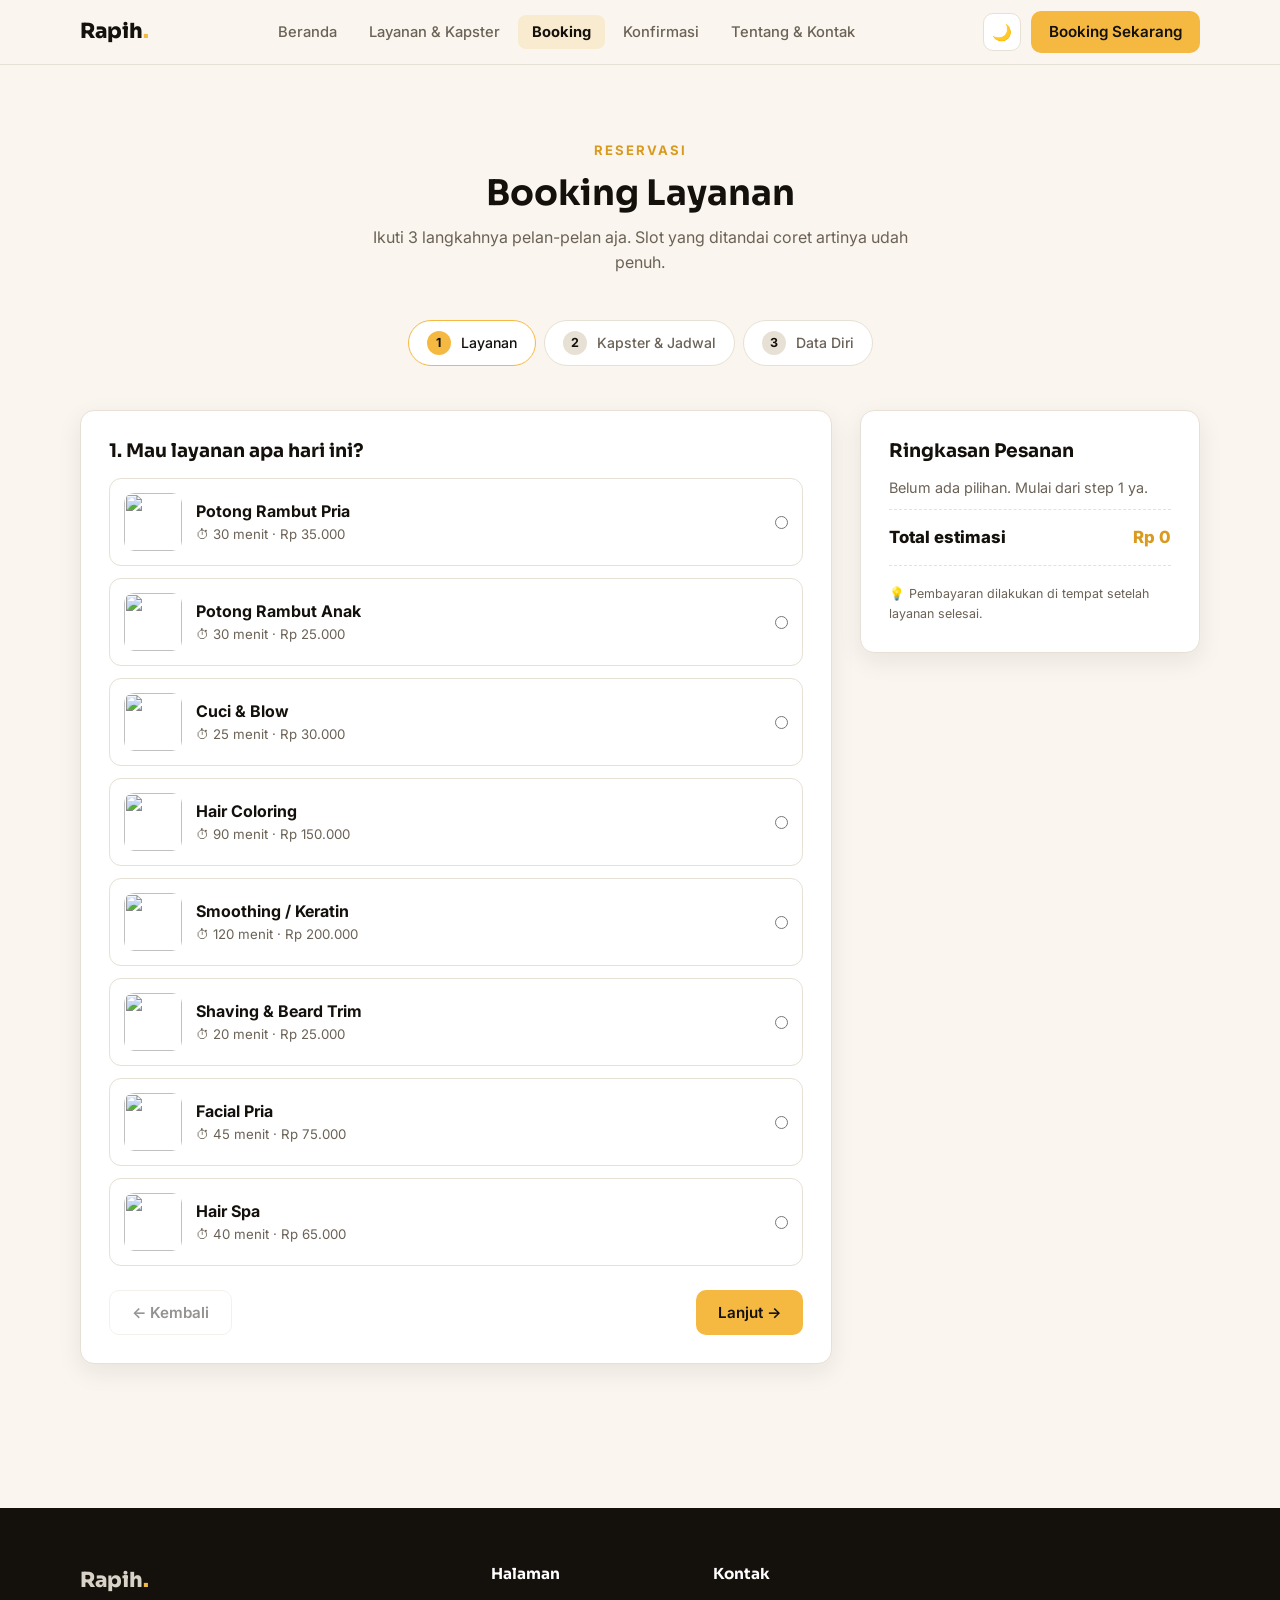
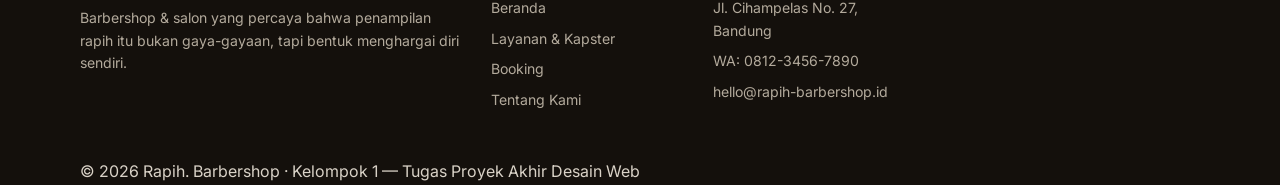
==== booking.html @ e791ce43 "feat: tambah tentang.html dan perbarui file proyek" ====
<!DOCTYPE html>
<html lang="id">
<head>
  <meta charset="UTF-8">
  <meta name="viewport" content="width=device-width, initial-scale=1.0">
  <title>Booking — Rapih. Barbershop</title>
  <link rel="preconnect" href="https://fonts.googleapis.com">
  <link rel="preconnect" href="https://fonts.gstatic.com" crossorigin>
  <link href="https://fonts.googleapis.com/css2?family=Sora:wght@600;700;800&family=Inter:wght@400;500;600;700&display=swap" rel="stylesheet">
  <link rel="stylesheet" href="css/style.css">
</head>
<body>

  <nav class="navbar">
    <div class="container nav-inner">
      <a href="index.html" class="logo">Rapih<span>.</span></a>
      <ul class="nav-menu" id="navMenu">
        <li><a href="index.html">Beranda</a></li>
        <li><a href="layanan.html">Layanan & Kapster</a></li>
        <li><a href="booking.html">Booking</a></li>
        <li><a href="konfirmasi.html">Konfirmasi</a></li>
        <li><a href="tentang.html">Tentang & Kontak</a></li>
      </ul>
      <div class="nav-aksi">
        <button id="btnMode" title="Ganti mode terang/gelap"><span id="iconMode">🌙</span></button>
        <a href="booking.html" class="btn btn-utama" style="padding:9px 18px;">Booking Sekarang</a>
        <button id="btnHamburger" title="Menu">☰</button>
      </div>
    </div>
  </nav>

  <section>
    <div class="container">
      <div class="section-head">
        <span class="label">Reservasi</span>
        <h2>Booking Layanan</h2>
        <p>Ikuti 3 langkahnya pelan-pelan aja. Slot yang ditandai coret artinya udah penuh.</p>
      </div>

      <!-- stepper langkah -->
      <div class="stepper" id="stepper">
        <div class="step aktif" data-step="1"><span class="no">1</span> Layanan</div>
        <div class="step" data-step="2"><span class="no">2</span> Kapster & Jadwal</div>
        <div class="step" data-step="3"><span class="no">3</span> Data Diri</div>
      </div>

      <div class="booking-grid">
        <!-- kolom kiri: isi tiap step -->
        <div class="panel">

          <!-- STEP 1: pilih layanan -->
          <div class="step-isi" id="step1">
            <h3 style="margin-bottom:16px;">1. Mau layanan apa hari ini?</h3>
            <div id="pilihLayanan" style="display:grid; gap:12px;"></div>
          </div>

          <!-- STEP 2: pilih kapster + tanggal + slot -->
          <div class="step-isi" id="step2" style="display:none;">
            <h3 style="margin-bottom:16px;">2. Pilih kapster</h3>
            <div id="pilihStylist" style="display:grid; grid-template-columns:repeat(2,1fr); gap:12px; margin-bottom:26px;"></div>

            <h3 style="margin-bottom:8px;">3. Pilih tanggal & jam</h3>
            <div class="form-group" style="max-width:280px;">
              <label for="tglBooking">Tanggal kunjungan</label>
              <input type="date" id="tglBooking">
              <small id="infoHari" style="display:block; margin-top:6px;"></small>
            </div>
            <div id="slotWrap">
              <p style="color:var(--abu); font-size:0.9rem;">Pilih tanggal dulu untuk melihat slot yang tersedia.</p>
            </div>
          </div>

          <!-- STEP 3: data diri -->
          <div class="step-isi" id="step3" style="display:none;">
            <h3 style="margin-bottom:16px;">4. Data buat konfirmasi reservasi</h3>
            <div class="form-2">
              <div class="form-group">
                <label for="nama">Nama lengkap *</label>
                <input type="text" id="nama" placeholder="cth: Bima Saputra">
                <div class="error-msg" id="errNama">Namanya diisi dulu ya (min. 3 huruf)</div>
              </div>
              <div class="form-group">
                <label for="telp">No. WhatsApp *</label>
                <input type="tel" id="telp" placeholder="cth: 0812xxxxxxxx">
                <div class="error-msg" id="errTelp">Format nomor nggak valid (10-13 digit)</div>
              </div>
            </div>
            <div class="form-group">
              <label for="catatan">Catatan untuk kapster (opsional)</label>
              <textarea id="catatan" rows="3" placeholder="cth: potong rapi pinggiran, atasnya tetep panjang"></textarea>
            </div>
            <div class="form-group">
              <label style="display:flex; gap:10px; align-items:flex-start; font-weight:400; font-size:0.88rem; cursor:pointer;">
                <input type="checkbox" id="setuju" style="width:auto; margin-top:4px;">
                <span>Saya datang maksimal 10 menit setelah jadwal booking. Kalau telat lebih, slot bisa di-skip ke pelanggan berikutnya. *</span>
              </label>
              <div class="error-msg" id="errSetuju">Centang dulu pernyataannya ya</div>
            </div>
            <button class="btn btn-utama" id="btnSubmit" style="width:100%;">Kunci Jadwal & Dapatkan Kode →</button>
          </div>

          <!-- tombol navigasi step -->
          <div style="display:flex; justify-content:space-between; margin-top:24px;">
            <button class="btn btn-outline" id="btnPrev" disabled>← Kembali</button>
            <button class="btn btn-utama" id="btnNext">Lanjut →</button>
          </div>
        </div>

        <!-- kolom kanan: ringkasan pesanan (kayak cart) -->
        <aside class="panel" id="ringkasanPanel">
          <h3 style="margin-bottom:14px;">Ringkasan Pesanan</h3>
          <div id="isiRingkasan">
            <p style="color:var(--abu); font-size:0.9rem;">Belum ada pilihan. Mulai dari step 1 ya.</p>
          </div>
          <div class="ringkasan-item total" style="margin-top:10px;">
            <span>Total estimasi</span>
            <span class="nilai" id="totalHarga">Rp 0</span>
          </div>
          <p style="font-size:0.78rem; color:var(--abu); margin-top:14px;">
            💡 Pembayaran dilakukan di tempat setelah layanan selesai.
          </p>
        </aside>
      </div>
    </div>
  </section>

  <footer>
    <div class="container">
      <div class="footer-grid">
        <div>
          <a href="index.html" class="logo">Rapih<span>.</span></a>
          <p style="margin-top:10px;">Barbershop & salon yang percaya bahwa penampilan rapih itu bukan gaya-gayaan, tapi bentuk menghargai diri sendiri.</p>
        </div>
        <div>
          <h4>Halaman</h4>
          <ul>
            <li><a href="index.html">Beranda</a></li>
            <li><a href="layanan.html">Layanan & Kapster</a></li>
            <li><a href="booking.html">Booking</a></li>
            <li><a href="tentang.html">Tentang Kami</a></li>
          </ul>
        </div>
        <div>
          <h4>Kontak</h4>
          <ul>
            <li>Jl. Cihampelas No. 27, Bandung</li>
            <li>WA: 0812-3456-7890</li>
            <li>hello@rapih-barbershop.id</li>
          </ul>
        </div>
      </div>
      <div class="copyright">© 2026 Rapih. Barbershop · Kelompok 1 — Tugas Proyek Akhir Desain Web</div>
    </div>
  </footer>

  <!-- modal sukses booking -->
  <div class="modal-overlay" id="modalSukses">
    <div class="modal-box">
      <button class="modal-tutup" data-tutup="modalSukses">✕</button>
      <div style="text-align:center;">
        <div style="font-size:2.6rem;">🎉</div>
        <h3 style="margin:10px 0 8px;">Jadwal Berhasil Dikunci!</h3>
        <p style="color:var(--abu); font-size:0.92rem; margin-bottom:18px;">
          Kode reservasi kamu sudah dibuat. Simpan baik-baik dan tunjukkan ke kasir waktu datang.
        </p>
        <a href="konfirmasi.html" class="btn btn-utama" style="width:100%;">Lihat Halaman Konfirmasi →</a>
      </div>
    </div>
  </div>

  <script src="js/data.js"></script>
  <script src="js/main.js"></script>
  <script src="js/booking.js"></script>
</body>
</html>
---- css/style.css ----
/* ============================================================
   Rapih. Barbershop - style utama
   dikerjain bareng kelompok, tolong jangan dihapus komennya
   ============================================================ */

/* variabel warna, ganti-ganti warna disini kalo mau eksperimen */
:root {
  --kuning: #f5b942;
  --kuning-tua: #d99a1f;
  --gelap: #14100c;
  --abu: #6b6257;
  --krem: #faf6ef;
  --putih: #ffffff;
  --border: #e7e0d4;
  --shadow: 0 8px 24px rgba(20, 16, 12, 0.08);
  --radius: 14px;
  --font-judul: "Sora", sans-serif;
  --font-isi: "Inter", sans-serif;
}

/* mode gelap, togglenya di js/main.js */
body.dark {
  --krem: #171310;
  --putih: #1f1a15;
  --gelap: #f3ede4;
  --abu: #a89c8c;
  --border: #2e2822;
  --shadow: 0 8px 24px rgba(0, 0, 0, 0.45);
}

* {
  margin: 0;
  padding: 0;
  box-sizing: border-box;
}

html {
  scroll-behavior: smooth;
}

body {
  font-family: var(--font-isi);
  background: var(--krem);
  color: var(--gelap);
  line-height: 1.6;
  transition: background 0.3s ease, color 0.3s ease;
}

h1, h2, h3, h4 {
  font-family: var(--font-judul);
  line-height: 1.25;
}

img {
  max-width: 100%;
  display: block;
}

a {
  color: inherit;
  text-decoration: none;
}

.container {
  width: min(1120px, 92%);
  margin: 0 auto;
}

/* ---------- navbar ---------- */
.navbar {
  position: sticky;
  top: 0;
  z-index: 100;
  background: var(--krem);
  border-bottom: 1px solid var(--border);
  transition: background 0.3s ease;
}

.nav-inner {
  display: flex;
  align-items: center;
  justify-content: space-between;
  height: 64px;
}

.logo {
  font-family: var(--font-judul);
  font-weight: 800;
  font-size: 1.3rem;
}

.logo span {
  color: var(--kuning);
}

.nav-menu {
  display: flex;
  gap: 4px;
  list-style: none;
}

.nav-menu a {
  padding: 8px 14px;
  border-radius: 8px;
  font-size: 0.92rem;
  font-weight: 500;
  color: var(--abu);
  transition: all 0.2s;
}

.nav-menu a:hover {
  color: var(--gelap);
  background: rgba(245, 185, 66, 0.12);
}

/* penanda halaman yang lagi dibuka */
.nav-menu a.aktif {
  color: var(--gelap);
  font-weight: 700;
  background: rgba(245, 185, 66, 0.18);
}

.nav-aksi {
  display: flex;
  align-items: center;
  gap: 10px;
}

/* tombol dark mode, ikonnya ganti lewat js */
#btnMode {
  width: 38px;
  height: 38px;
  border-radius: 10px;
  border: 1px solid var(--border);
  background: var(--putih);
  cursor: pointer;
  font-size: 1rem;
  display: grid;
  place-items: center;
  transition: transform 0.2s;
}

#btnMode:hover {
  transform: rotate(-15deg);
}

#btnHamburger {
  display: none;
  width: 38px;
  height: 38px;
  border-radius: 10px;
  border: 1px solid var(--border);
  background: var(--putih);
  cursor: pointer;
  font-size: 1.1rem;
}

/* ---------- tombol ---------- */
.btn {
  display: inline-block;
  padding: 12px 22px;
  border-radius: 10px;
  font-weight: 600;
  font-size: 0.95rem;
  border: none;
  cursor: pointer;
  transition: all 0.2s;
  font-family: var(--font-isi);
}

.btn-utama {
  background: var(--kuning);
  color: #14100c;
}

.btn-utama:hover {
  background: var(--kuning-tua);
  transform: translateY(-2px);
  box-shadow: 0 6px 16px rgba(245, 185, 66, 0.4);
}

.btn-outline {
  background: transparent;
  border: 1.5px solid var(--border);
  color: var(--gelap);
}

.btn-outline:hover {
  border-color: var(--kuning);
  background: rgba(245, 185, 66, 0.1);
}

.btn:disabled {
  opacity: 0.45;
  cursor: not-allowed;
  transform: none !important;
}

/* ---------- hero ---------- */
.hero {
  padding: 80px 0 90px;
  background:
    radial-gradient(circle at 85% 20%, rgba(245, 185, 66, 0.14), transparent 45%),
    radial-gradient(circle at 10% 80%, rgba(245, 185, 66, 0.08), transparent 40%);
}

.hero-grid {
  display: grid;
  grid-template-columns: 1.1fr 0.9fr;
  gap: 48px;
  align-items: center;
}

.badge {
  display: inline-block;
  padding: 6px 14px;
  background: rgba(245, 185, 66, 0.18);
  color: var(--kuning-tua);
  border-radius: 999px;
  font-size: 0.82rem;
  font-weight: 600;
  margin-bottom: 18px;
}

.hero h1 {
  font-size: clamp(2.2rem, 5vw, 3.4rem);
  font-weight: 800;
  margin-bottom: 16px;
}

.hero h1 em {
  font-style: normal;
  color: var(--kuning-tua);
  position: relative;
}

/* garis coretan kuning di bawah kata, biar ada kesan hand-made */
.hero h1 em::after {
  content: "";
  position: absolute;
  left: 0;
  bottom: 4px;
  width: 100%;
  height: 8px;
  background: rgba(245, 185, 66, 0.35);
  z-index: -1;
  border-radius: 4px;
}

.hero p {
  color: var(--abu);
  font-size: 1.05rem;
  max-width: 480px;
  margin-bottom: 28px;
}

.hero-cta {
  display: flex;
  gap: 14px;
  flex-wrap: wrap;
}

.hero-foto {
  position: relative;
}

.hero-foto img {
  border-radius: 20px;
  box-shadow: var(--shadow);
  aspect-ratio: 4 / 3;
  object-fit: cover;
}

/* kartu kecil melayang di foto hero */
.kartu-melayang {
  position: absolute;
  bottom: -20px;
  left: -18px;
  background: var(--putih);
  border: 1px solid var(--border);
  border-radius: var(--radius);
  padding: 14px 18px;
  box-shadow: var(--shadow);
  display: flex;
  align-items: center;
  gap: 12px;
  animation: apung 3.5s ease-in-out infinite;
}

@keyframes apung {
  0%, 100% { transform: translateY(0); }
  50% { transform: translateY(-8px); }
}

.kartu-melayang .angka {
  font-family: var(--font-judul);
  font-weight: 800;
  font-size: 1.4rem;
  color: var(--kuning-tua);
}

/* ---------- section umum ---------- */
section {
  padding: 72px 0;
}

.section-head {
  text-align: center;
  max-width: 560px;
  margin: 0 auto 44px;
}

.section-head .label {
  color: var(--kuning-tua);
  font-weight: 700;
  font-size: 0.82rem;
  letter-spacing: 2px;
  text-transform: uppercase;
}

.section-head h2 {
  font-size: clamp(1.6rem, 3.4vw, 2.2rem);
  margin: 8px 0 10px;
}

.section-head p {
  color: var(--abu);
}

/* ---------- kartu fitur di beranda ---------- */
.grid-3 {
  display: grid;
  grid-template-columns: repeat(3, 1fr);
  gap: 22px;
}

.kartu-fitur {
  background: var(--putih);
  border: 1px solid var(--border);
  border-radius: var(--radius);
  padding: 26px;
  box-shadow: var(--shadow);
  transition: transform 0.25s, border-color 0.25s;
}

.kartu-fitur:hover {
  transform: translateY(-6px);
  border-color: var(--kuning);
}

.kartu-fitur .ikon {
  width: 48px;
  height: 48px;
  border-radius: 12px;
  background: rgba(245, 185, 66, 0.18);
  display: grid;
  place-items: center;
  font-size: 1.3rem;
  margin-bottom: 16px;
}

.kartu-fitur h3 {
  font-size: 1.05rem;
  margin-bottom: 8px;
}

.kartu-fitur p {
  color: var(--abu);
  font-size: 0.92rem;
}

/* ---------- pratinjau layanan beranda ---------- */
.kartu-layanan {
  background: var(--putih);
  border: 1px solid var(--border);
  border-radius: var(--radius);
  overflow: hidden;
  box-shadow: var(--shadow);
  transition: transform 0.25s, box-shadow 0.25s;
  display: flex;
  flex-direction: column;
}

.kartu-layanan:hover {
  transform: translateY(-6px);
  box-shadow: 0 14px 32px rgba(20, 16, 12, 0.14);
}

.kartu-layanan .foto {
  position: relative;
}

.kartu-layanan .foto img {
  aspect-ratio: 16 / 10;
  object-fit: cover;
  width: 100%;
}

.harga {
  position: absolute;
  bottom: 10px;
  right: 10px;
  background: var(--kuning);
  color: #14100c;
  font-weight: 700;
  padding: 4px 12px;
  border-radius: 999px;
  font-size: 0.85rem;
}

.isi-layanan {
  padding: 18px 20px 22px;
  flex: 1;
  display: flex;
  flex-direction: column;
}

.isi-layanan h3 {
  font-size: 1.05rem;
  margin-bottom: 6px;
}

.isi-layanan p {
  color: var(--abu);
  font-size: 0.88rem;
  flex: 1;
}

.meta-layanan {
  display: flex;
  justify-content: space-between;
  align-items: center;
  margin-top: 14px;
  font-size: 0.85rem;
  color: var(--abu);
}

/* ---------- filter chip ---------- */
.chips {
  display: flex;
  gap: 10px;
  flex-wrap: wrap;
  justify-content: center;
  margin-bottom: 36px;
}

.chip {
  padding: 8px 18px;
  border-radius: 999px;
  border: 1.5px solid var(--border);
  background: var(--putih);
  color: var(--abu);
  cursor: pointer;
  font-size: 0.88rem;
  font-weight: 500;
  font-family: var(--font-isi);
  transition: all 0.2s;
}

.chip:hover {
  border-color: var(--kuning);
  color: var(--gelap);
}

.chip.aktif {
  background: var(--gelap);
  color: var(--kuning);
  border-color: var(--gelap);
}

/* animasi kartu pas difilter (dipanggil dari js) */
.kartu-layanan.muncul {
  animation: pop 0.35s ease both;
}

@keyframes pop {
  from { opacity: 0; transform: scale(0.94) translateY(8px); }
  to { opacity: 1; transform: scale(1) translateY(0); }
}

/* ---------- kartu stylist ---------- */
.kartu-stylist {
  background: var(--putih);
  border: 1px solid var(--border);
  border-radius: var(--radius);
  overflow: hidden;
  text-align: center;
  box-shadow: var(--shadow);
  transition: transform 0.25s;
}

.kartu-stylist:hover {
  transform: translateY(-6px);
}

.kartu-stylist img {
  aspect-ratio: 1 / 1;
  object-fit: cover;
  width: 100%;
}

.kartu-stylist .bio {
  padding: 16px 14px 20px;
}

.kartu-stylist h3 {
  font-size: 1rem;
}

.kartu-stylist .role {
  color: var(--kuning-tua);
  font-size: 0.82rem;
  font-weight: 600;
}

.kartu-stylist p {
  color: var(--abu);
  font-size: 0.85rem;
  margin: 8px 0 12px;
}

.bintang {
  color: var(--kuning);
  font-size: 0.85rem;
  letter-spacing: 1px;
}

/* ---------- halaman booking ---------- */
.stepper {
  display: flex;
  justify-content: center;
  gap: 8px;
  margin-bottom: 44px;
  flex-wrap: wrap;
}

.step {
  display: flex;
  align-items: center;
  gap: 10px;
  padding: 10px 18px;
  border-radius: 999px;
  border: 1.5px solid var(--border);
  color: var(--abu);
  font-size: 0.88rem;
  font-weight: 500;
  background: var(--putih);
}

.step .no {
  width: 24px;
  height: 24px;
  border-radius: 50%;
  background: var(--border);
  color: var(--gelap);
  display: grid;
  place-items: center;
  font-size: 0.78rem;
  font-weight: 700;
}

.step.aktif {
  border-color: var(--kuning);
  color: var(--gelap);
}

.step.aktif .no {
  background: var(--kuning);
}

.step.selesai .no {
  background: #3fae5a;
  color: #fff;
}

.step.selesai {
  color: var(--gelap);
}

.booking-grid {
  display: grid;
  grid-template-columns: 1fr 340px;
  gap: 28px;
  align-items: start;
}

.panel {
  background: var(--putih);
  border: 1px solid var(--border);
  border-radius: var(--radius);
  padding: 28px;
  box-shadow: var(--shadow);
}

/* slot waktu */
.slot-grid {
  display: grid;
  grid-template-columns: repeat(auto-fill, minmax(92px, 1fr));
  gap: 10px;
}

.slot {
  padding: 10px 4px;
  border-radius: 10px;
  border: 1.5px solid var(--border);
  background: var(--putih);
  cursor: pointer;
  font-weight: 600;
  font-size: 0.88rem;
  color: var(--gelap);
  font-family: var(--font-isi);
  transition: all 0.15s;
}

.slot:hover:not(:disabled) {
  border-color: var(--kuning);
  background: rgba(245, 185, 66, 0.1);
}

.slot.dipilih {
  background: var(--kuning);
  border-color: var(--kuning);
  color: #14100c;
}

.slot.penuh {
  opacity: 0.35;
  cursor: not-allowed;
  text-decoration: line-through;
}

/* hari libur juga di-disable dari js */
.slot.libur {
  opacity: 0.35;
  cursor: not-allowed;
}

input, select, textarea {
  width: 100%;
  padding: 12px 14px;
  border-radius: 10px;
  border: 1.5px solid var(--border);
  background: var(--krem);
  color: var(--gelap);
  font-family: var(--font-isi);
  font-size: 0.95rem;
  transition: border-color 0.2s;
}

input:focus, select:focus, textarea:focus {
  outline: none;
  border-color: var(--kuning);
}

.form-group {
  margin-bottom: 18px;
}

.form-group label {
  display: block;
  font-weight: 600;
  font-size: 0.88rem;
  margin-bottom: 6px;
}

.form-group small {
  color: var(--abu);
}

.form-2 {
  display: grid;
  grid-template-columns: 1fr 1fr;
  gap: 16px;
}

.error-msg {
  color: #d9534f;
  font-size: 0.8rem;
  margin-top: 4px;
  display: none;
}

/* ---------- panel ringkasan pesanan ---------- */
.panel-ringkasan {
  position: sticky;
  top: 84px;
}

.panel-ringkasan h3 {
  font-size: 1.1rem;
  margin-bottom: 16px;
  padding-bottom: 14px;
  border-bottom: 1px dashed var(--border);
}

.baris-ringkasan {
  display: flex;
  justify-content: space-between;
  align-items: center;
  gap: 10px;
  padding: 9px 0;
  font-size: 0.9rem;
}

.baris-ringkasan span:first-child {
  color: var(--abu);
}

.baris-ringkasan span:last-child {
  font-weight: 600;
  text-align: right;
}

.total {
  display: flex;
  justify-content: space-between;
  padding: 14px 0;
  border-top: 1px dashed var(--border);
  border-bottom: 1px dashed var(--border);
  margin: 10px 0 18px;
  font-weight: 800;
  font-size: 1.05rem;
}

.total span:last-child {
  color: var(--kuning-tua);
}

.kosong {
  text-align: center;
  color: var(--abu);
  font-size: 0.9rem;
  padding: 20px 0;
}

/* tombol tambah/beli di kartu (halaman layanan) */
.btn-tambah {
  width: 100%;
  margin-top: 4px;
  padding: 10px;
  border-radius: 10px;
  border: 1.5px solid var(--gelap);
  background: transparent;
  color: var(--gelap);
  font-weight: 600;
  font-size: 0.88rem;
  cursor: pointer;
  font-family: var(--font-isi);
  transition: all 0.2s;
}

.btn-tambah:hover {
  background: var(--gelap);
  color: var(--kuning);
}

.btn-tambah.sudah {
  background: #3fae5a;
  border-color: #3fae5a;
  color: #fff;
  cursor: default;
}

/* ---------- langkah langkah di halaman tentang ---------- */
.langkah-item {
  display: flex;
  gap: 20px;
  padding: 22px 0;
  border-bottom: 1px dashed var(--border);
}

.langkah-item:last-child {
  border-bottom: none;
}

.langkah-item .no {
  flex-shrink: 0;
  width: 42px;
  height: 42px;
  border-radius: 12px;
  background: var(--kuning);
  color: #14100c;
  display: grid;
  place-items: center;
  font-family: var(--font-judul);
  font-weight: 800;
}

/* ---------- footer ---------- */
footer {
  background: var(--gelap);
  color: #d9d2c7;
  padding: 56px 0 0;
  margin-top: 72px;
}

body.dark footer {
  background: #0e0b08;
}

.footer-grid {
  display: grid;
  grid-template-columns: 2fr 1fr 1fr 1.4fr;
  gap: 32px;
  padding-bottom: 40px;
}

footer h4 {
  color: #fff;
  margin-bottom: 14px;
  font-size: 0.95rem;
}

footer p, footer li {
  font-size: 0.88rem;
  color: #b3aa9c;
}

footer ul {
  list-style: none;
}

footer li {
  margin-bottom: 8px;
}

footer a:hover {
  color: var(--kuning);
}

.footer-bawah {
  border-top: 1px solid rgba(255, 255, 255, 0.08);
  padding: 18px 0;
  display: flex;
  justify-content: space-between;
  align-items: center;
  flex-wrap: wrap;
  gap: 8px;
  font-size: 0.82rem;
}

.jam-buka {
  display: flex;
  justify-content: space-between;
  padding: 5px 0;
  font-size: 0.85rem;
}

.jam-buka span:first-child {
  color: #b3aa9c;
}

/* ---------- halaman konfirmasi ---------- */
.konfirmasi-sukses {
  max-width: 560px;
  margin: 0 auto;
  text-align: center;
}

.ikon-sukses {
  width: 84px;
  height: 84px;
  margin: 0 auto 22px;
  border-radius: 50%;
  background: rgba(63, 174, 90, 0.14);
  color: #3fae5a;
  display: grid;
  place-items: center;
  font-size: 2.4rem;
  animation: pop 0.45s ease both;
}

.kode-boking {
  background: var(--gelap);
  color: var(--kuning);
  font-family: monospace;
  font-size: 1.3rem;
  font-weight: 700;
  letter-spacing: 3px;
  padding: 14px;
  border-radius: 12px;
  margin: 22px 0;
}

.detail-boking {
  text-align: left;
  background: var(--putih);
  border: 1px solid var(--border);
  border-radius: var(--radius);
  padding: 26px;
  box-shadow: var(--shadow);
  margin: 26px 0;
}

/* halaman konfirmasi kalau data ga ketemu */
.boking-kosong {
  text-align: center;
  padding: 60px 0;
}

/* daftar riwayat boking di halaman konfirmasi */
.riwayat-item {
  background: var(--putih);
  border: 1px solid var(--border);
  border-radius: var(--radius);
  padding: 18px 20px;
  margin-bottom: 14px;
  display: flex;
  justify-content: space-between;
  align-items: center;
  gap: 14px;
  flex-wrap: wrap;
}

.riwayat-item .status {
  padding: 4px 12px;
  border-radius: 999px;
  font-size: 0.78rem;
  font-weight: 600;
  background: rgba(63, 174, 90, 0.14);
  color: #3fae5a;
}

.btn-hapus {
  padding: 8px 14px;
  border-radius: 8px;
  border: none;
  background: rgba(217, 83, 79, 0.12);
  color: #d9534f;
  font-weight: 600;
  font-size: 0.82rem;
  cursor: pointer;
  font-family: var(--font-isi);
}

.btn-hapus:hover {
  background: #d9534f;
  color: #fff;
}

/* ---------- modal ---------- */
.modal-overlay {
  position: fixed;
  inset: 0;
  background: rgba(20, 16, 12, 0.55);
  backdrop-filter: blur(3px);
  z-index: 999;
  display: grid;
  place-items: center;
  padding: 20px;
  opacity: 0;
  pointer-events: none;
  transition: opacity 0.25s;
}

.modal-overlay.buka {
  opacity: 1;
  pointer-events: auto;
}

.modal {
  background: var(--putih);
  border-radius: 18px;
  max-width: 460px;
  width: 100%;
  padding: 30px;
  position: relative;
  transform: translateY(16px) scale(0.97);
  transition: transform 0.25s;
}

.modal-overlay.buka .modal {
  transform: translateY(0) scale(1);
}

.modal h3 {
  margin-bottom: 8px;
}

.modal p {
  color: var(--abu);
  font-size: 0.92rem;
}

.btn-tutup {
  position: absolute;
  top: 14px;
  right: 14px;
  width: 32px;
  height: 32px;
  border-radius: 8px;
  border: none;
  background: var(--krem);
  cursor: pointer;
  font-size: 1rem;
  color: var(--gelap);
}

.btn-tutup:hover {
  background: rgba(217, 83, 79, 0.12);
  color: #d9534f;
}

/* ---------- toast notifikasi ---------- */
#wrapperToast {
  position: fixed;
  bottom: 24px;
  right: 24px;
  z-index: 1000;
  display: flex;
  flex-direction: column;
  gap: 10px;
}

.toast {
  background: var(--gelap);
  color: var(--krem);
  padding: 13px 20px;
  border-radius: 12px;
  font-size: 0.9rem;
  box-shadow: var(--shadow);
  display: flex;
  align-items: center;
  gap: 10px;
  animation: toastMasuk 0.3s ease both;
}

.toast.hijau {
  background: #3fae5a;
  color: #fff;
}

@keyframes toastMasuk {
  from { opacity: 0; transform: translateX(30px); }
  to { opacity: 1; transform: translateX(0); }
}

/* ---------- animasi muncul pas di-scroll ---------- */
.reveal {
  opacity: 0;
  transform: translateY(26px);
  transition: opacity 0.6s ease, transform 0.6s ease;
}

.reveal.tampak {
  opacity: 1;
  transform: translateY(0);
}

/* ---------- grid 2 kolom buat halaman tentang/kontak ---------- */
.tentang-grid,
.kontak-grid {
  display: grid;
  grid-template-columns: 1fr 1fr;
  gap: 36px;
  align-items: start;
}

/* grid stylist 4 kolom di halaman tentang, mengecil di layar sempit */
#stylistGrid {
  grid-template-columns: repeat(4, 1fr);
}

/* ---------- responsif ---------- */
@media (max-width: 900px) {
  .hero-grid,
  .booking-grid,
  .tentang-grid,
  .kontak-grid {
    grid-template-columns: 1fr;
  }

  .hero {
    padding: 56px 0 70px;
  }

  .hero-foto {
    order: -1;
  }

  .grid-3 {
    grid-template-columns: 1fr 1fr;
  }

  #layananGrid,
  #paketGrid {
    grid-template-columns: 1fr 1fr;
  }

  #stylistGrid {
    grid-template-columns: repeat(2, 1fr);
  }

  .footer-grid {
    grid-template-columns: 1fr 1fr;
  }

  .panel-ringkasan {
    position: static;
  }

  .nav-menu {
    position: absolute;
    top: 64px;
    left: 0;
    right: 0;
    background: var(--krem);
    border-bottom: 1px solid var(--border);
    flex-direction: column;
    padding: 12px 5%;
    gap: 2px;
    display: none;
  }

  .nav-menu.buka {
    display: flex;
  }

  #btnHamburger {
    display: grid;
    place-items: center;
  }
}

@media (max-width: 640px) {
  .grid-3,
  #layananGrid,
  #paketGrid {
    grid-template-columns: 1fr;
  }
}
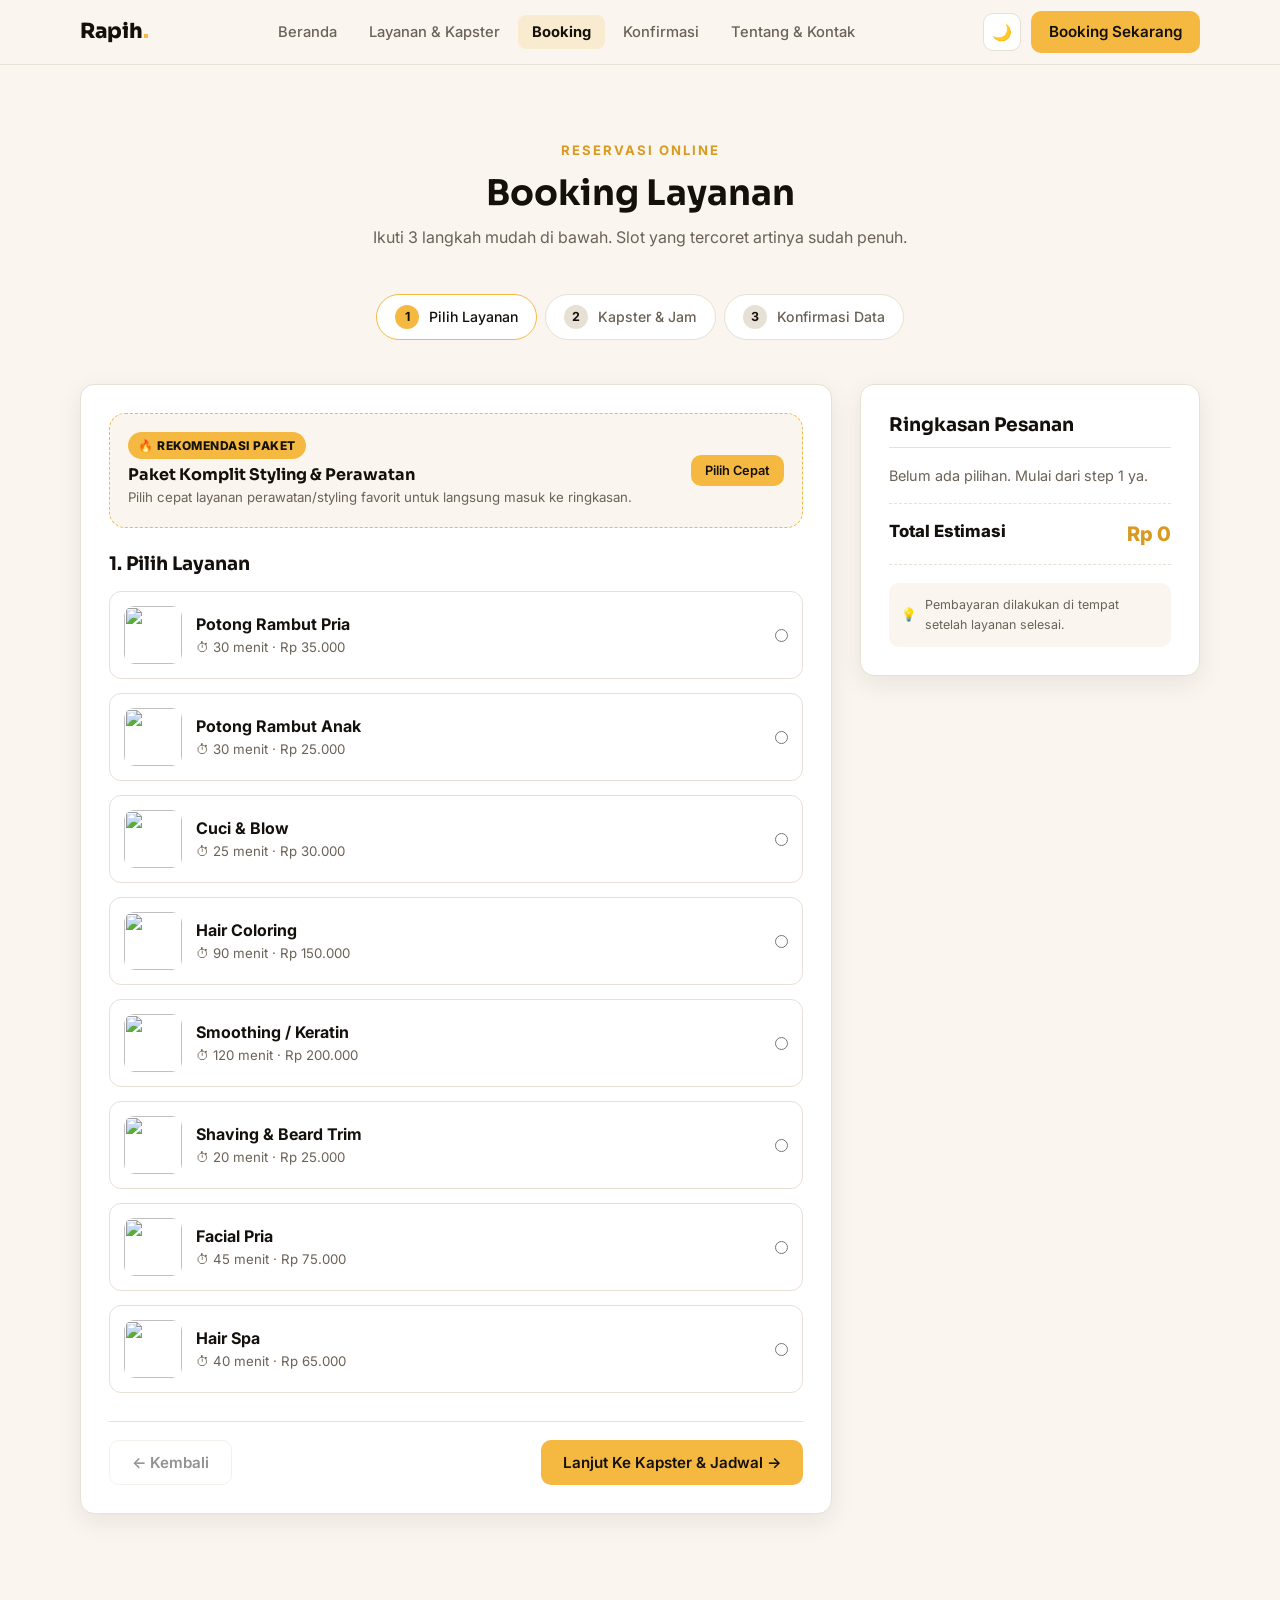
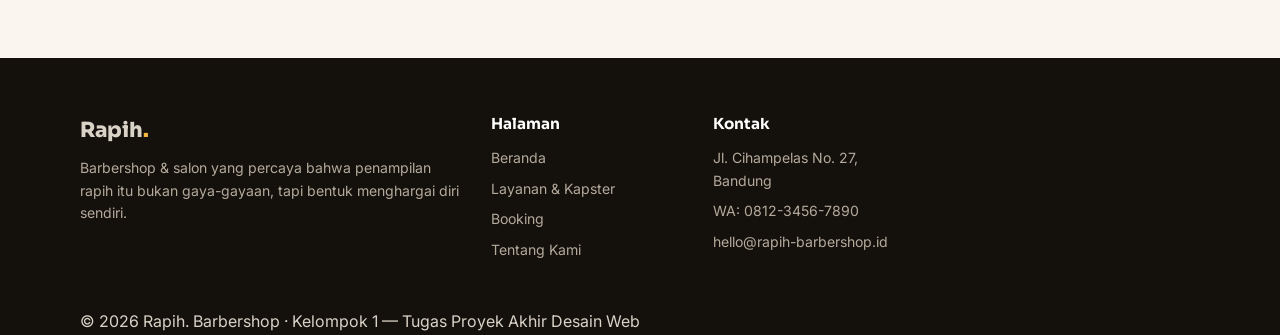
==== commit d1765040: "Update booking.html" ====
--- a/booking.html
+++ b/booking.html
@@ -8,9 +8,117 @@
   <link rel="preconnect" href="https://fonts.gstatic.com" crossorigin>
   <link href="https://fonts.googleapis.com/css2?family=Sora:wght@600;700;800&family=Inter:wght@400;500;600;700&display=swap" rel="stylesheet">
   <link rel="stylesheet" href="css/style.css">
+  <style>
+    .promo-banner {
+      background: var(--krem);
+      border: 1.5px dashed var(--kuning);
+      border-radius: 16px;
+      padding: 18px;
+      margin-bottom: 24px;
+      display: flex;
+      align-items: center;
+      justify-content: space-between;
+      gap: 16px;
+      flex-wrap: wrap;
+    }
+    .promo-badge {
+      background: var(--kuning);
+      color: var(--gelap);
+      font-size: 0.75rem;
+      font-weight: 800;
+      padding: 4px 10px;
+      border-radius: 20px;
+      text-transform: uppercase;
+      letter-spacing: 0.5px;
+      display: inline-block;
+    }
+    .card-layanan-modern {
+      display: flex;
+      align-items: center;
+      gap: 16px;
+      padding: 16px;
+      border: 1.5px solid var(--border);
+      border-radius: 16px;
+      background: var(--putih);
+      cursor: pointer;
+      transition: all 0.2s ease;
+      position: relative;
+    }
+    .card-layanan-modern:hover {
+      border-color: var(--kuning);
+      transform: translateY(-2px);
+    }
+    .card-layanan-modern.selected {
+      border-color: var(--kuning);
+      background: rgba(245, 185, 66, 0.08);
+    }
+    .badge-hemat {
+      position: absolute;
+      top: 12px;
+      right: 12px;
+      background: var(--kuning-tua);
+      color: var(--putih);
+      font-size: 0.7rem;
+      font-weight: 700;
+      padding: 3px 8px;
+      border-radius: 8px;
+    }
+    .stylist-card-modern {
+      display: flex;
+      flex-direction: column;
+      align-items: center;
+      text-align: center;
+      padding: 18px 14px;
+      border: 1.5px solid var(--border);
+      border-radius: 16px;
+      background: var(--putih);
+      cursor: pointer;
+      transition: all 0.2s ease;
+    }
+    .stylist-card-modern:hover {
+      border-color: var(--kuning);
+      transform: translateY(-2px);
+    }
+    .stylist-card-modern.selected {
+      border-color: var(--kuning);
+      background: rgba(245, 185, 66, 0.08);
+    }
+    .slot-grid-modern {
+      display: grid;
+      grid-template-columns: repeat(auto-fill, minmax(85px, 1fr));
+      gap: 10px;
+      margin-top: 14px;
+    }
+    .slot-btn {
+      padding: 10px 6px;
+      border: 1.5px solid var(--border);
+      background: var(--putih);
+      color: var(--gelap);
+      border-radius: 10px;
+      font-size: 0.88rem;
+      font-weight: 600;
+      cursor: pointer;
+      transition: all 0.2s;
+    }
+    .slot-btn:hover:not(:disabled) {
+      border-color: var(--kuning);
+      color: var(--kuning-tua);
+    }
+    .slot-btn.dipilih {
+      background: var(--kuning);
+      color: var(--gelap);
+      border-color: var(--kuning);
+      font-weight: 700;
+    }
+    .slot-btn.penuh {
+      opacity: 0.4;
+      text-decoration: line-through;
+      cursor: not-allowed;
+      background: transparent;
+    }
+  </style>
 </head>
 <body>
-
   <nav class="navbar">
     <div class="container nav-inner">
       <a href="index.html" class="logo">Rapih<span>.</span></a>
@@ -32,93 +140,106 @@
   <section>
     <div class="container">
       <div class="section-head">
-        <span class="label">Reservasi</span>
+        <span class="label">Reservasi Online</span>
         <h2>Booking Layanan</h2>
-        <p>Ikuti 3 langkahnya pelan-pelan aja. Slot yang ditandai coret artinya udah penuh.</p>
+        <p>Ikuti 3 langkah mudah di bawah. Slot yang tercoret artinya sudah penuh.</p>
       </div>
 
       <!-- stepper langkah -->
       <div class="stepper" id="stepper">
-        <div class="step aktif" data-step="1"><span class="no">1</span> Layanan</div>
-        <div class="step" data-step="2"><span class="no">2</span> Kapster & Jadwal</div>
-        <div class="step" data-step="3"><span class="no">3</span> Data Diri</div>
+        <div class="step aktif" data-step="1"><span class="no">1</span> Pilih Layanan</div>
+        <div class="step" data-step="2"><span class="no">2</span> Kapster & Jam</div>
+        <div class="step" data-step="3"><span class="no">3</span> Konfirmasi Data</div>
       </div>
 
       <div class="booking-grid">
         <!-- kolom kiri: isi tiap step -->
         <div class="panel">
 
-          <!-- STEP 1: pilih layanan -->
+          <!-- STEP 1: pilih layanan & paket promo -->
           <div class="step-isi" id="step1">
-            <h3 style="margin-bottom:16px;">1. Mau layanan apa hari ini?</h3>
-            <div id="pilihLayanan" style="display:grid; gap:12px;"></div>
+            <div class="promo-banner">
+              <div>
+                <span class="promo-badge">🔥 Rekomendasi Paket</span>
+                <h4 style="margin: 6px 0 2px; font-family: var(--font-judul);">Paket Komplit Styling & Perawatan</h4>
+                <p style="font-size:0.83rem; color:var(--abu); margin:0;">Pilih cepat layanan perawatan/styling favorit untuk langsung masuk ke ringkasan.</p>
+              </div>
+              <button type="button" class="btn btn-utama" id="btnPilihPromo" style="font-size:0.8rem; padding:8px 14px; white-space:nowrap;">Pilih Cepat</button>
+            </div>
+
+            <h3 style="margin-bottom:16px;">1. Pilih Layanan</h3>
+            <div id="pilihLayanan" style="display:grid; gap:14px;"></div>
           </div>
 
           <!-- STEP 2: pilih kapster + tanggal + slot -->
           <div class="step-isi" id="step2" style="display:none;">
-            <h3 style="margin-bottom:16px;">2. Pilih kapster</h3>
-            <div id="pilihStylist" style="display:grid; grid-template-columns:repeat(2,1fr); gap:12px; margin-bottom:26px;"></div>
-
-            <h3 style="margin-bottom:8px;">3. Pilih tanggal & jam</h3>
-            <div class="form-group" style="max-width:280px;">
-              <label for="tglBooking">Tanggal kunjungan</label>
+            <h3 style="margin-bottom:16px;">2. Pilih Kapster Favoritmu</h3>
+            <div id="pilihStylist" style="display:grid; grid-template-columns:repeat(auto-fit, minmax(130px, 1fr)); gap:14px; margin-bottom:28px;"></div>
+
+            <h3 style="margin-bottom:12px;">3. Tentukan Jadwal Kunjungan</h3>
+            <div class="form-group" style="max-width:300px;">
+              <label for="tglBooking">Tanggal Kunjungan</label>
               <input type="date" id="tglBooking">
-              <small id="infoHari" style="display:block; margin-top:6px;"></small>
-            </div>
-            <div id="slotWrap">
-              <p style="color:var(--abu); font-size:0.9rem;">Pilih tanggal dulu untuk melihat slot yang tersedia.</p>
+              <small id="infoHari" style="display:block; margin-top:6px; color:var(--abu); font-weight:500;"></small>
+            </div>
+
+            <div id="slotWrap" style="margin-top:16px;">
+              <p style="color:var(--abu); font-size:0.9rem;">Pilih tanggal terlebih dahulu untuk melihat slot jam operasional.</p>
             </div>
           </div>
 
           <!-- STEP 3: data diri -->
           <div class="step-isi" id="step3" style="display:none;">
-            <h3 style="margin-bottom:16px;">4. Data buat konfirmasi reservasi</h3>
+            <h3 style="margin-bottom:16px;">4. Isikan Data Kontak Reservasi</h3>
             <div class="form-2">
               <div class="form-group">
-                <label for="nama">Nama lengkap *</label>
+                <label for="nama">Nama Lengkap *</label>
                 <input type="text" id="nama" placeholder="cth: Bima Saputra">
-                <div class="error-msg" id="errNama">Namanya diisi dulu ya (min. 3 huruf)</div>
+                <div class="error-msg" id="errNama">Nama wajib diisi (minimal 3 karakter)</div>
               </div>
               <div class="form-group">
-                <label for="telp">No. WhatsApp *</label>
-                <input type="tel" id="telp" placeholder="cth: 0812xxxxxxxx">
-                <div class="error-msg" id="errTelp">Format nomor nggak valid (10-13 digit)</div>
+                <label for="telp">Nomor WhatsApp *</label>
+                <input type="tel" id="telp" placeholder="cth: 081234567890">
+                <div class="error-msg" id="errTelp">Format nomor WhatsApp tidak valid (10-13 digit)</div>
               </div>
             </div>
             <div class="form-group">
-              <label for="catatan">Catatan untuk kapster (opsional)</label>
-              <textarea id="catatan" rows="3" placeholder="cth: potong rapi pinggiran, atasnya tetep panjang"></textarea>
+              <label for="catatan">Catatan / Permintaan Khusus (Opsional)</label>
+              <textarea id="catatan" rows="3" placeholder="cth: Minta gaya potongan rapi pinggiran, atasnya tetap panjang"></textarea>
             </div>
             <div class="form-group">
               <label style="display:flex; gap:10px; align-items:flex-start; font-weight:400; font-size:0.88rem; cursor:pointer;">
                 <input type="checkbox" id="setuju" style="width:auto; margin-top:4px;">
-                <span>Saya datang maksimal 10 menit setelah jadwal booking. Kalau telat lebih, slot bisa di-skip ke pelanggan berikutnya. *</span>
+                <span>Saya bersedia hadir maksimal 10 menit setelah jadwal booking. Apabila terlambat melebihi batas, slot bisa dialihkan ke pelanggan berikutnya. *</span>
               </label>
-              <div class="error-msg" id="errSetuju">Centang dulu pernyataannya ya</div>
-            </div>
-            <button class="btn btn-utama" id="btnSubmit" style="width:100%;">Kunci Jadwal & Dapatkan Kode →</button>
+              <div class="error-msg" id="errSetuju">Mohon centang persetujuan kedatangan terlebih dahulu</div>
+            </div>
+            <button type="button" class="btn btn-utama" id="btnSubmit" style="width:100%; padding:14px; font-size:1rem;">Kunci Jadwal & Buat Kode Reservasi →</button>
           </div>
 
           <!-- tombol navigasi step -->
-          <div style="display:flex; justify-content:space-between; margin-top:24px;">
-            <button class="btn btn-outline" id="btnPrev" disabled>← Kembali</button>
-            <button class="btn btn-utama" id="btnNext">Lanjut →</button>
-          </div>
-        </div>
-
-        <!-- kolom kanan: ringkasan pesanan (kayak cart) -->
-        <aside class="panel" id="ringkasanPanel">
-          <h3 style="margin-bottom:14px;">Ringkasan Pesanan</h3>
+          <div style="display:flex; justify-content:space-between; margin-top:28px; padding-top:18px; border-top:1.5px solid var(--border);">
+            <button type="button" class="btn btn-outline" id="btnPrev" disabled>← Kembali</button>
+            <button type="button" class="btn btn-utama" id="btnNext">Lanjut Ke Kapster & Jadwal →</button>
+          </div>
+        </div>
+
+        <!-- kolom kanan: ringkasan pesanan -->
+        <aside class="panel" id="ringkasanPanel" style="position:sticky; top:90px; height:max-content;">
+          <h3 style="margin-bottom:16px; border-bottom:1.5px solid var(--border); padding-bottom:10px;">Ringkasan Pesanan</h3>
           <div id="isiRingkasan">
-            <p style="color:var(--abu); font-size:0.9rem;">Belum ada pilihan. Mulai dari step 1 ya.</p>
-          </div>
-          <div class="ringkasan-item total" style="margin-top:10px;">
-            <span>Total estimasi</span>
-            <span class="nilai" id="totalHarga">Rp 0</span>
-          </div>
-          <p style="font-size:0.78rem; color:var(--abu); margin-top:14px;">
-            💡 Pembayaran dilakukan di tempat setelah layanan selesai.
-          </p>
+            <p style="color:var(--abu); font-size:0.9rem;">Belum ada layanan terpilih. Silakan tentukan pilihan di Step 1.</p>
+          </div>
+
+          <div class="ringkasan-item total" style="margin-top:16px; padding-top:14px; border-top:1.5px dashed var(--border);">
+            <span>Total Estimasi</span>
+            <span class="nilai" id="totalHarga" style="color:var(--kuning-tua); font-size:1.25rem;">Rp 0</span>
+          </div>
+
+          <div style="background:var(--krem); padding:12px; border-radius:10px; margin-top:16px; font-size:0.78rem; color:var(--abu); display:flex; gap:8px; align-items:center;">
+            <span>💡</span>
+            <span>Pembayaran dilakukan di tempat setelah layanan selesai.</span>
+          </div>
         </aside>
       </div>
     </div>
@@ -156,14 +277,14 @@
   <!-- modal sukses booking -->
   <div class="modal-overlay" id="modalSukses">
     <div class="modal-box">
-      <button class="modal-tutup" data-tutup="modalSukses">✕</button>
+      <button type="button" class="modal-tutup" data-tutup="modalSukses">✕</button>
       <div style="text-align:center;">
-        <div style="font-size:2.6rem;">🎉</div>
-        <h3 style="margin:10px 0 8px;">Jadwal Berhasil Dikunci!</h3>
-        <p style="color:var(--abu); font-size:0.92rem; margin-bottom:18px;">
+        <div style="font-size:2.8rem;">🎉</div>
+        <h3 style="margin:10px 0 8px; font-family:var(--font-judul);">Jadwal Berhasil Dikunci!</h3>
+        <p style="color:var(--abu); font-size:0.92rem; margin-bottom:20px;">
           Kode reservasi kamu sudah dibuat. Simpan baik-baik dan tunjukkan ke kasir waktu datang.
         </p>
-        <a href="konfirmasi.html" class="btn btn-utama" style="width:100%;">Lihat Halaman Konfirmasi →</a>
+        <a href="konfirmasi.html" class="btn btn-utama" style="width:100%; text-align:center; display:block;">Lihat Halaman Konfirmasi →</a>
       </div>
     </div>
   </div>
@@ -172,4 +293,4 @@
   <script src="js/main.js"></script>
   <script src="js/booking.js"></script>
 </body>
-</html>+</html>
